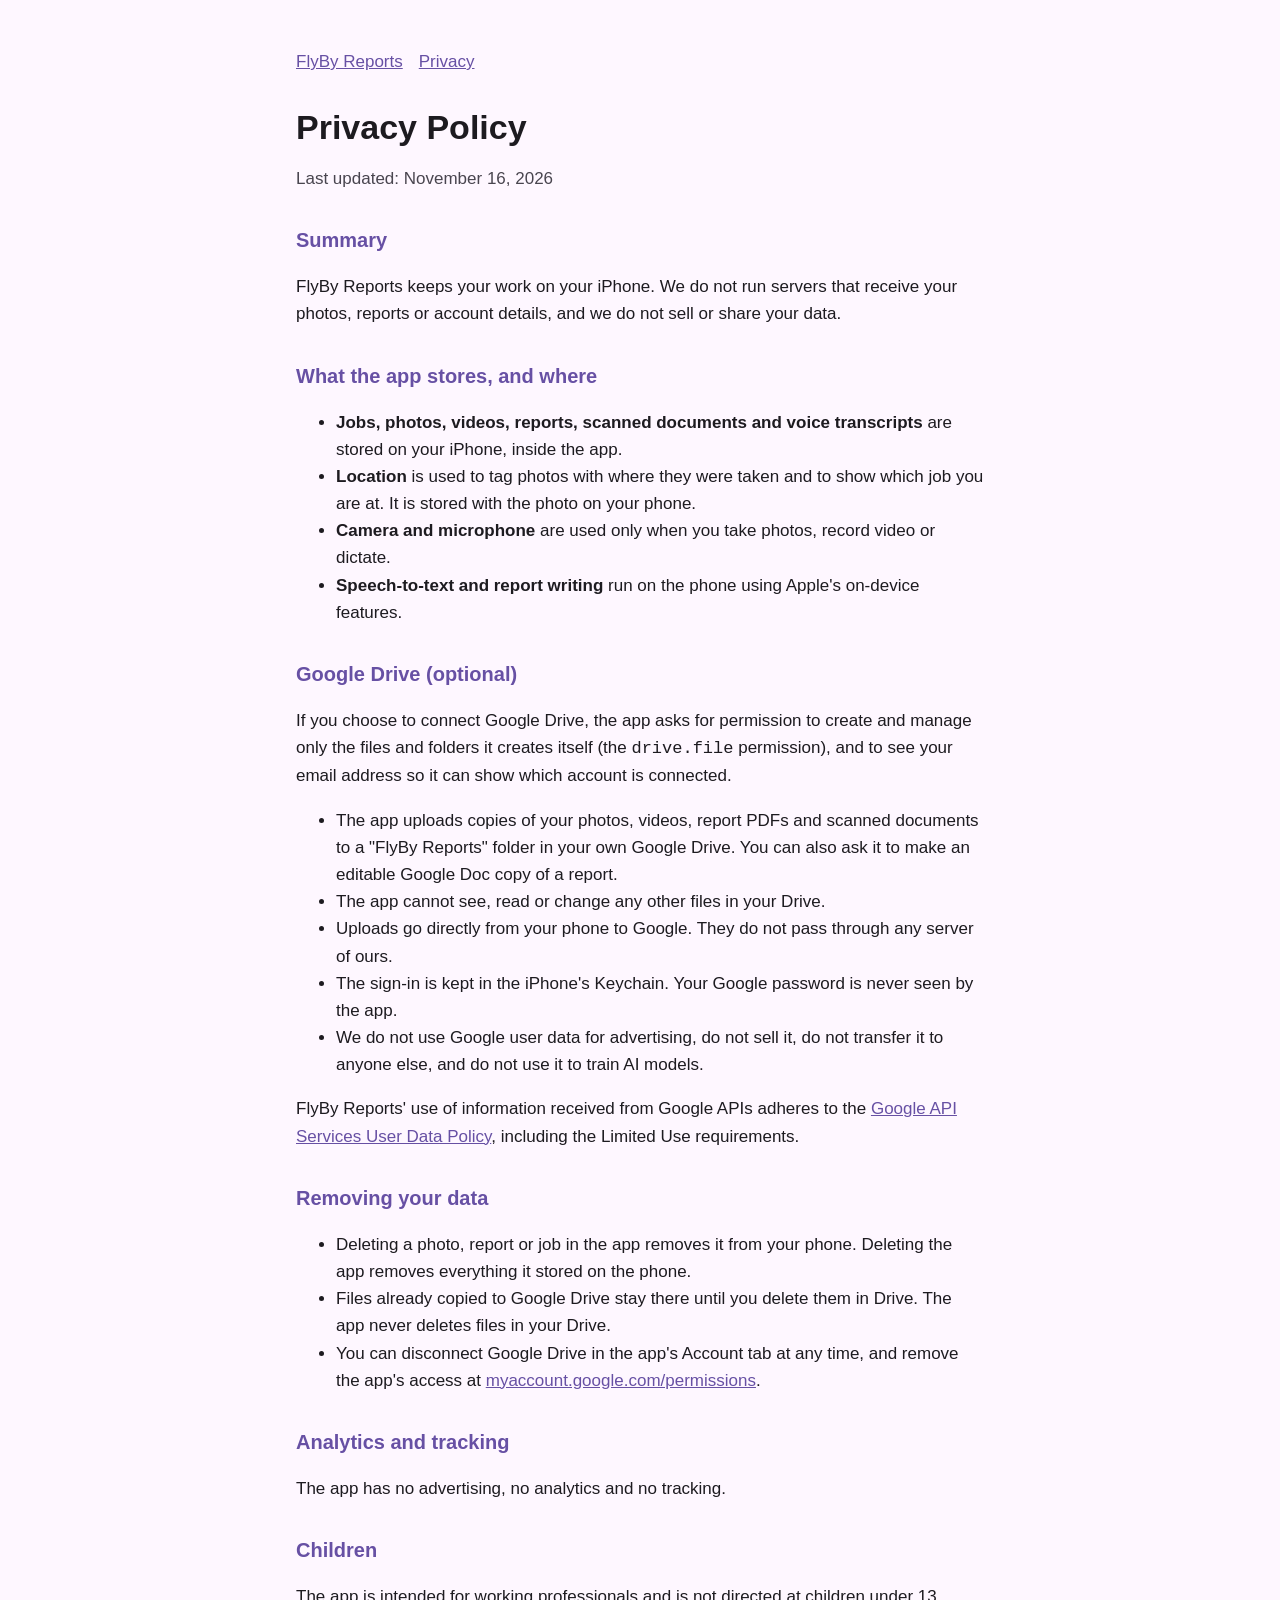
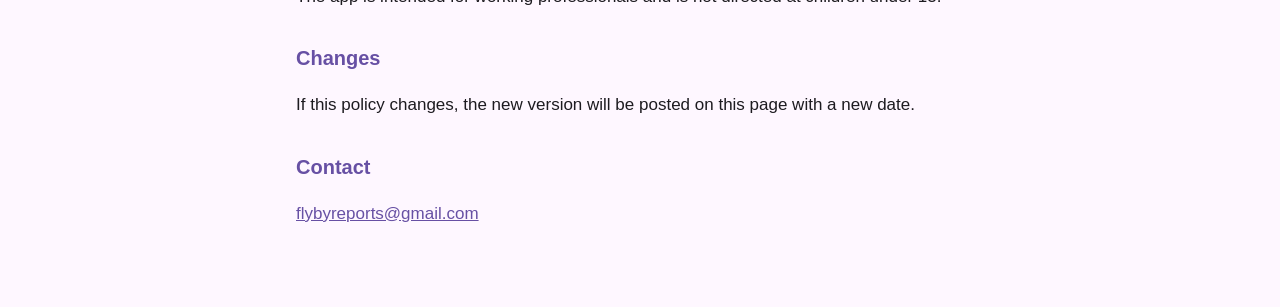
==== privacy.html @ 2010a21a "Add files via upload" ====
<!doctype html>
<html lang="en"><head><meta charset="utf-8"><meta name="viewport" content="width=device-width, initial-scale=1">
<title>Privacy Policy · FlyBy Reports</title><link rel="stylesheet" href="style.css"></head>
<body><main>
<nav><a href="index.html">FlyBy Reports</a><a href="privacy.html">Privacy</a></nav>
<h1>Privacy Policy</h1>
<p class="muted">Last updated: November 16, 2026</p>

<h2>Summary</h2>
<p>FlyBy Reports keeps your work on your iPhone. We do not run servers that receive your photos, reports or account details, and we do not sell or share your data.</p>

<h2>What the app stores, and where</h2>
<ul>
<li><strong>Jobs, photos, videos, reports, scanned documents and voice transcripts</strong> are stored on your iPhone, inside the app.</li>
<li><strong>Location</strong> is used to tag photos with where they were taken and to show which job you are at. It is stored with the photo on your phone.</li>
<li><strong>Camera and microphone</strong> are used only when you take photos, record video or dictate.</li>
<li><strong>Speech-to-text and report writing</strong> run on the phone using Apple's on-device features.</li>
</ul>

<h2>Google Drive (optional)</h2>
<p>If you choose to connect Google Drive, the app asks for permission to create and manage only the files and folders it creates itself (the <code>drive.file</code> permission), and to see your email address so it can show which account is connected.</p>
<ul>
<li>The app uploads copies of your photos, videos, report PDFs and scanned documents to a "FlyBy Reports" folder in your own Google Drive. You can also ask it to make an editable Google Doc copy of a report.</li>
<li>The app cannot see, read or change any other files in your Drive.</li>
<li>Uploads go directly from your phone to Google. They do not pass through any server of ours.</li>
<li>The sign-in is kept in the iPhone's Keychain. Your Google password is never seen by the app.</li>
<li>We do not use Google user data for advertising, do not sell it, do not transfer it to anyone else, and do not use it to train AI models.</li>
</ul>
<p>FlyBy Reports' use of information received from Google APIs adheres to the <a href="https://developers.google.com/terms/api-services-user-data-policy">Google API Services User Data Policy</a>, including the Limited Use requirements.</p>

<h2>Removing your data</h2>
<ul>
<li>Deleting a photo, report or job in the app removes it from your phone. Deleting the app removes everything it stored on the phone.</li>
<li>Files already copied to Google Drive stay there until you delete them in Drive. The app never deletes files in your Drive.</li>
<li>You can disconnect Google Drive in the app's Account tab at any time, and remove the app's access at <a href="https://myaccount.google.com/permissions">myaccount.google.com/permissions</a>.</li>
</ul>

<h2>Analytics and tracking</h2>
<p>The app has no advertising, no analytics and no tracking.</p>

<h2>Children</h2>
<p>The app is intended for working professionals and is not directed at children under 13.</p>

<h2>Changes</h2>
<p>If this policy changes, the new version will be posted on this page with a new date.</p>

<h2>Contact</h2>
<p><a href="mailto:flybyreports@gmail.com">flybyreports@gmail.com</a></p>
</main></body></html>
---- style.css ----
:root { --bg:#FEF7FF; --fg:#1D1B20; --muted:#49454F; --brand:#6750A4; --card:#F3EDF7; }
@media (prefers-color-scheme: dark) { :root { --bg:#141218; --fg:#E6E0E9; --muted:#CAC4D0; --brand:#D0BCFF; --card:#211F26; } }
* { box-sizing: border-box; }
body { margin:0; background:var(--bg); color:var(--fg); font:17px/1.6 Roboto, -apple-system, "Segoe UI", sans-serif; }
main { max-width: 720px; margin: 0 auto; padding: 48px 16px 64px; }
h1 { font-size: 34px; line-height: 1.2; margin: 0 0 8px; }
h2 { font-size: 20px; margin: 32px 0 8px; color: var(--brand); }
p, li { color: var(--fg); } .muted { color: var(--muted); }
a { color: var(--brand); }
.card { background: var(--card); border-radius: 16px; padding: 20px; margin: 24px 0; }
nav { margin-bottom: 32px; font-weight: 500; } nav a { margin-right: 16px; }
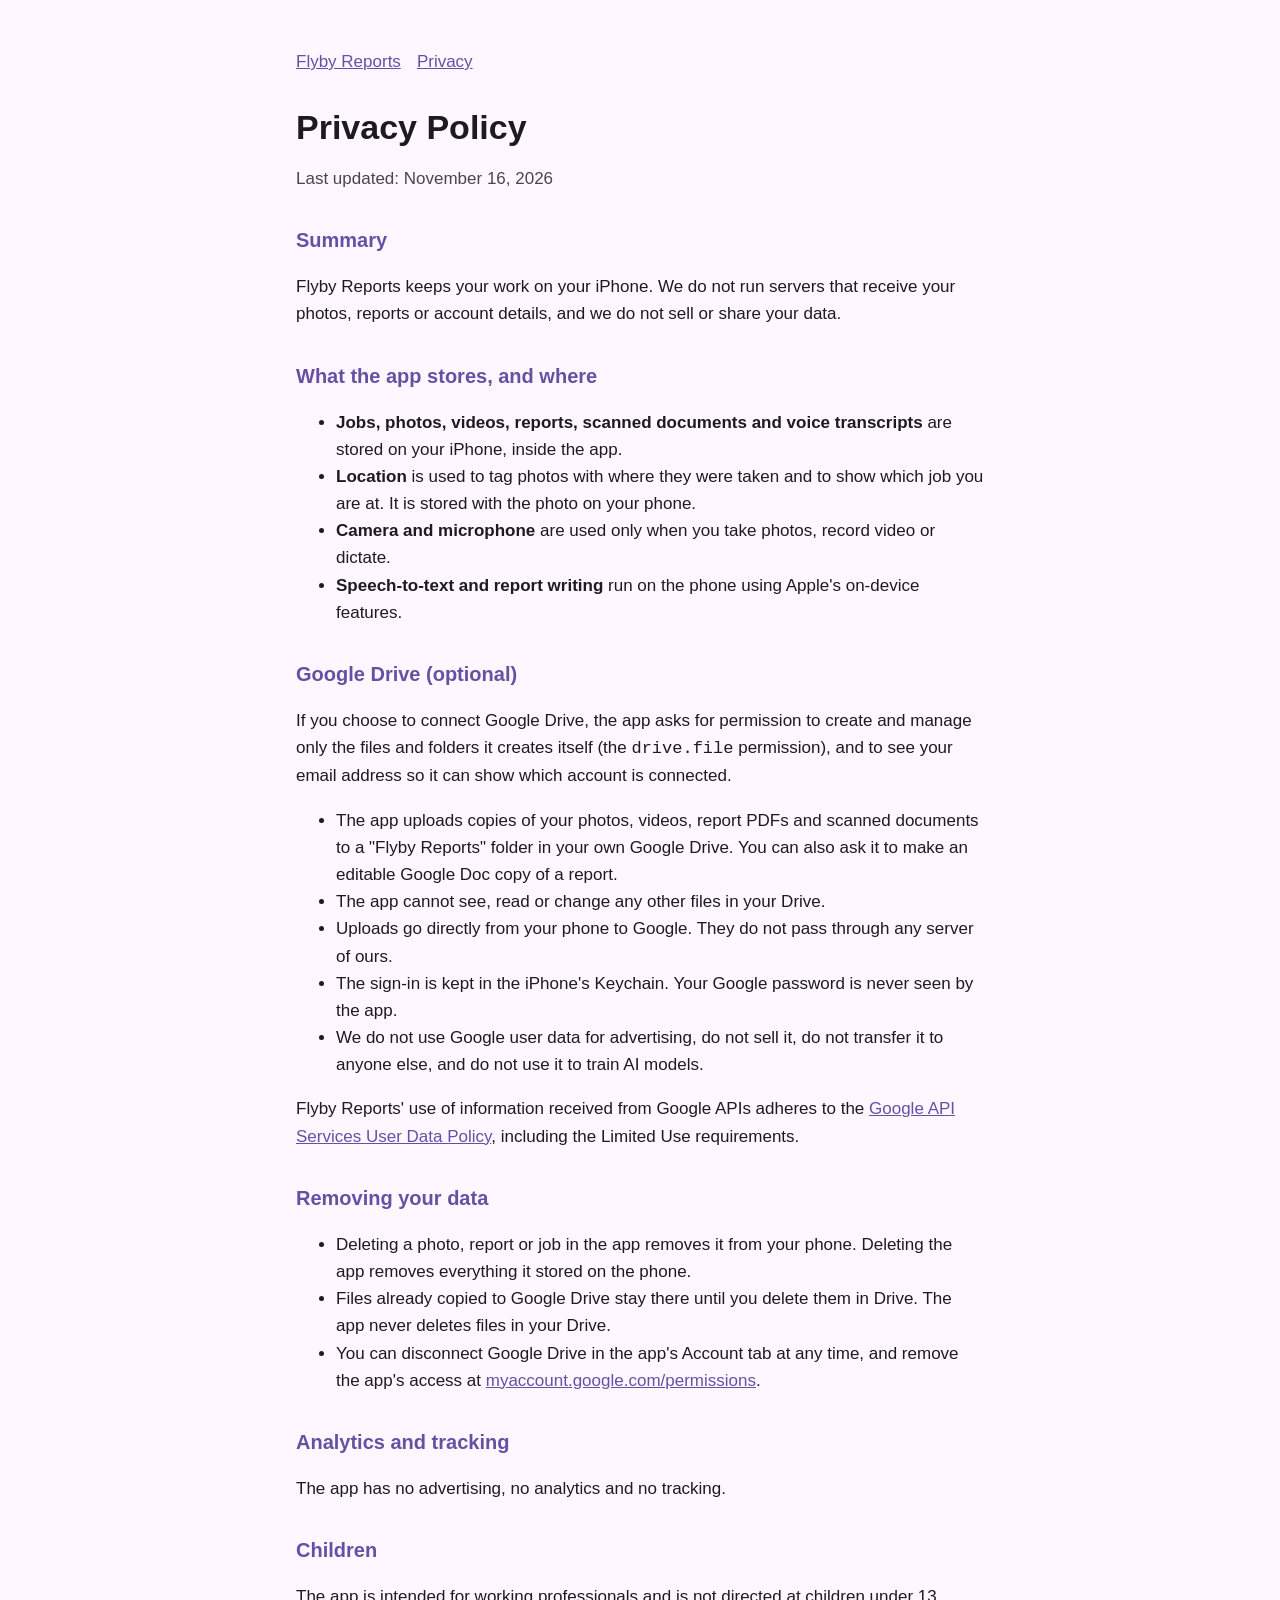
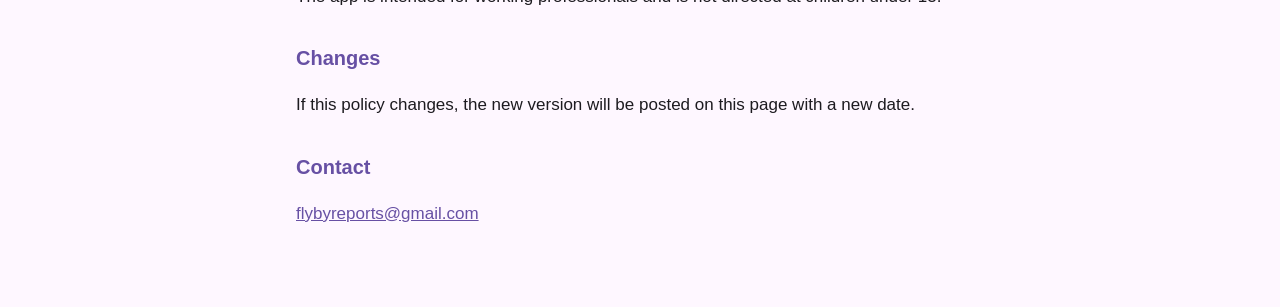
==== commit 4691b39b: "Add files via upload" ====
--- a/privacy.html
+++ b/privacy.html
@@ -1,13 +1,13 @@
 <!doctype html>
 <html lang="en"><head><meta charset="utf-8"><meta name="viewport" content="width=device-width, initial-scale=1">
-<title>Privacy Policy · FlyBy Reports</title><link rel="stylesheet" href="style.css"></head>
+<title>Privacy Policy · Flyby Reports</title><link rel="stylesheet" href="style.css"></head>
 <body><main>
-<nav><a href="index.html">FlyBy Reports</a><a href="privacy.html">Privacy</a></nav>
+<nav><a href="index.html">Flyby Reports</a><a href="privacy.html">Privacy</a></nav>
 <h1>Privacy Policy</h1>
 <p class="muted">Last updated: November 16, 2026</p>
 
 <h2>Summary</h2>
-<p>FlyBy Reports keeps your work on your iPhone. We do not run servers that receive your photos, reports or account details, and we do not sell or share your data.</p>
+<p>Flyby Reports keeps your work on your iPhone. We do not run servers that receive your photos, reports or account details, and we do not sell or share your data.</p>
 
 <h2>What the app stores, and where</h2>
 <ul>
@@ -20,13 +20,13 @@
 <h2>Google Drive (optional)</h2>
 <p>If you choose to connect Google Drive, the app asks for permission to create and manage only the files and folders it creates itself (the <code>drive.file</code> permission), and to see your email address so it can show which account is connected.</p>
 <ul>
-<li>The app uploads copies of your photos, videos, report PDFs and scanned documents to a "FlyBy Reports" folder in your own Google Drive. You can also ask it to make an editable Google Doc copy of a report.</li>
+<li>The app uploads copies of your photos, videos, report PDFs and scanned documents to a "Flyby Reports" folder in your own Google Drive. You can also ask it to make an editable Google Doc copy of a report.</li>
 <li>The app cannot see, read or change any other files in your Drive.</li>
 <li>Uploads go directly from your phone to Google. They do not pass through any server of ours.</li>
 <li>The sign-in is kept in the iPhone's Keychain. Your Google password is never seen by the app.</li>
 <li>We do not use Google user data for advertising, do not sell it, do not transfer it to anyone else, and do not use it to train AI models.</li>
 </ul>
-<p>FlyBy Reports' use of information received from Google APIs adheres to the <a href="https://developers.google.com/terms/api-services-user-data-policy">Google API Services User Data Policy</a>, including the Limited Use requirements.</p>
+<p>Flyby Reports' use of information received from Google APIs adheres to the <a href="https://developers.google.com/terms/api-services-user-data-policy">Google API Services User Data Policy</a>, including the Limited Use requirements.</p>
 
 <h2>Removing your data</h2>
 <ul>
